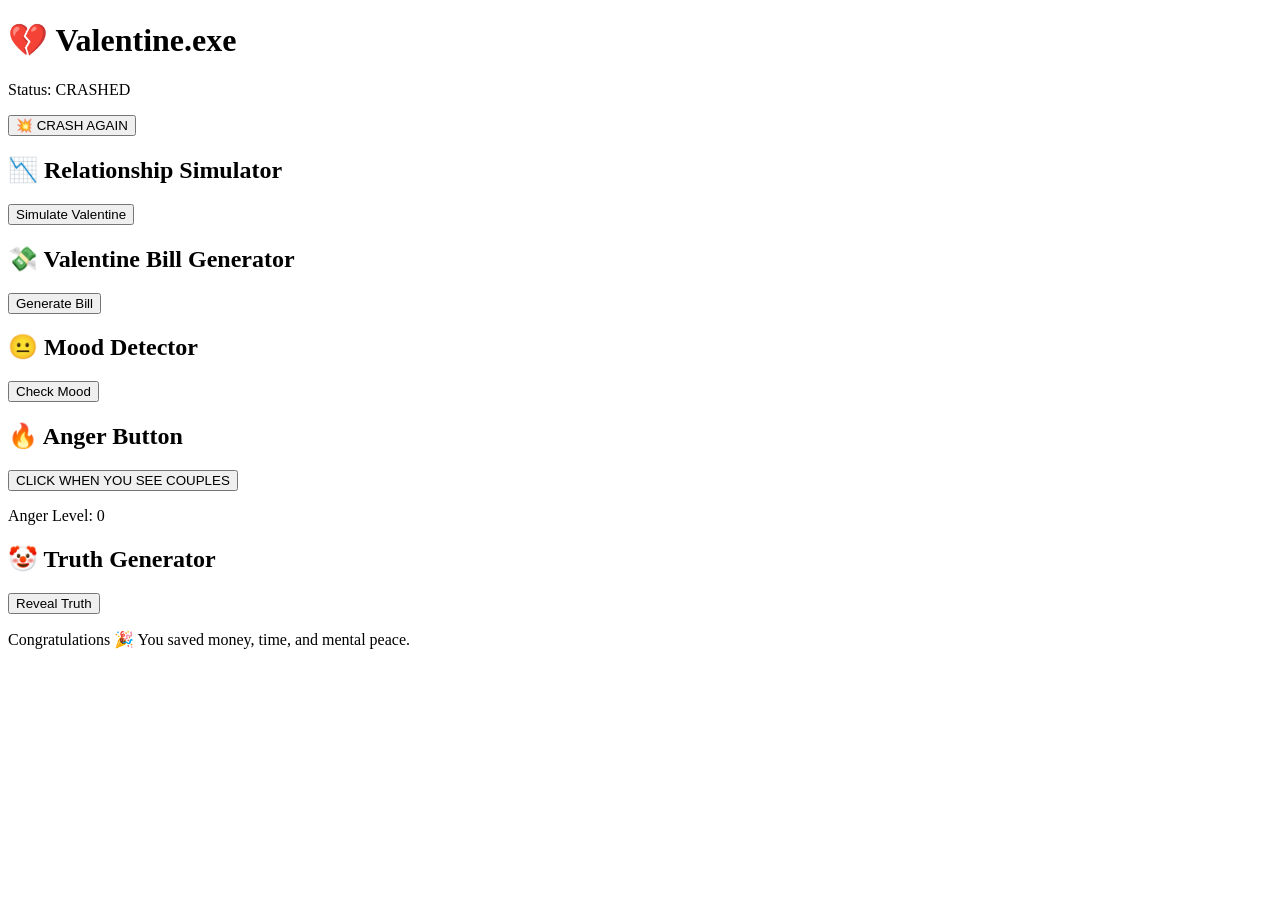
==== index.html @ 74b082a1 "Create index.html" ====
<!DOCTYPE html>
<html lang="en">
<head>
  <meta charset="UTF-8">
  <title>Valentine.exe has stopped working</title>
  <meta name="viewport" content="width=device-width, initial-scale=1.0">
  <link rel="stylesheet" href="style.css">
</head>
<body>

<header>
  <h1>💔 Valentine.exe</h1>
  <p>Status: <span id="status">CRASHED</span></p>
  <button onclick="crash()">💥 CRASH AGAIN</button>
</header>

<section class="card">
  <h2>📉 Relationship Simulator</h2>
  <button onclick="simulate()">Simulate Valentine</button>
  <p id="simResult"></p>
</section>

<section class="card red">
  <h2>💸 Valentine Bill Generator</h2>
  <button onclick="bill()">Generate Bill</button>
  <p id="billResult"></p>
</section>

<section class="card">
  <h2>😐 Mood Detector</h2>
  <button onclick="mood()">Check Mood</button>
  <p id="moodResult"></p>
</section>

<section class="card red">
  <h2>🔥 Anger Button</h2>
  <button class="rage" onclick="rage()">CLICK WHEN YOU SEE COUPLES</button>
  <p>Anger Level: <span id="rageCount">0</span></p>
</section>

<section class="card">
  <h2>🤡 Truth Generator</h2>
  <button onclick="truth()">Reveal Truth</button>
  <p id="truthResult"></p>
</section>

<footer>
  <p>Congratulations 🎉 You saved money, time, and mental peace.</p>
</footer>

<script src="script.js"></script>
</body>
</html>
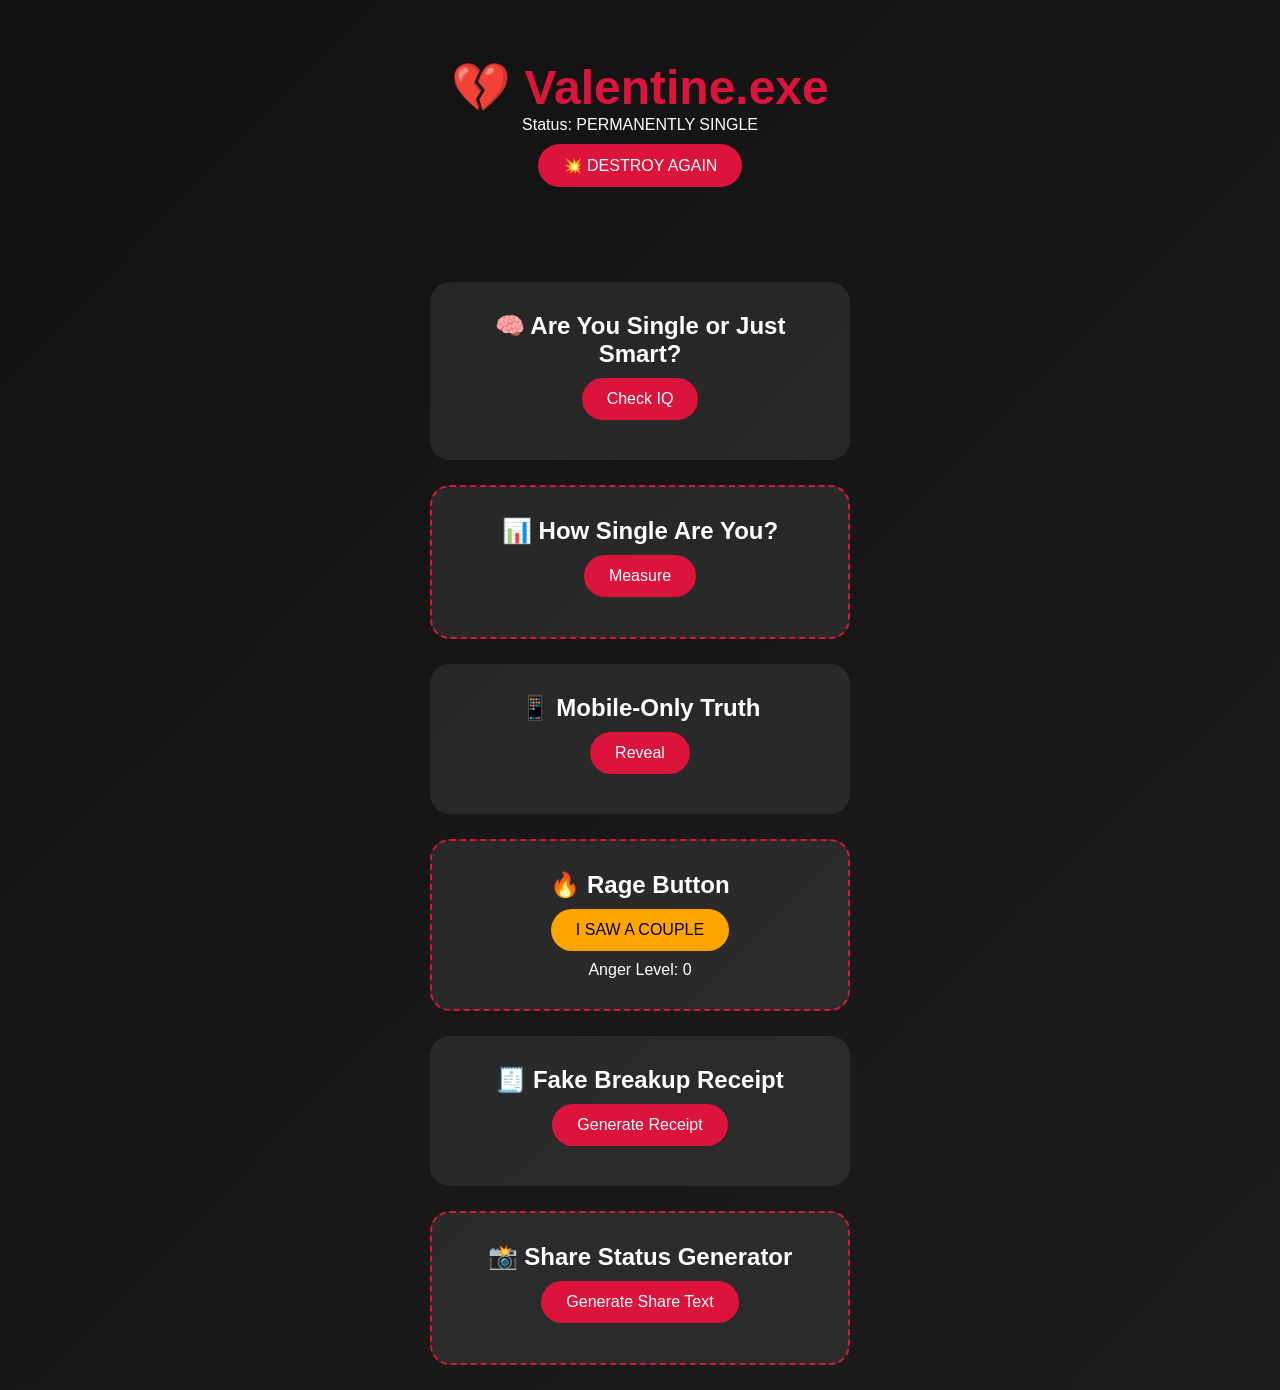
==== commit 465e664c: "Update index.html" ====
--- a/index.html
+++ b/index.html
@@ -2,52 +2,55 @@
 <html lang="en">
 <head>
   <meta charset="UTF-8">
-  <title>Valentine.exe has stopped working</title>
+  <title>Valentine.exe Destroyed</title>
   <meta name="viewport" content="width=device-width, initial-scale=1.0">
   <link rel="stylesheet" href="style.css">
 </head>
 <body>
 
+<div id="confetti"></div>
+
 <header>
   <h1>💔 Valentine.exe</h1>
-  <p>Status: <span id="status">CRASHED</span></p>
-  <button onclick="crash()">💥 CRASH AGAIN</button>
+  <p>Status: <span class="crash">PERMANENTLY SINGLE</span></p>
+  <button onclick="crash()">💥 DESTROY AGAIN</button>
 </header>
 
 <section class="card">
-  <h2>📉 Relationship Simulator</h2>
-  <button onclick="simulate()">Simulate Valentine</button>
-  <p id="simResult"></p>
+  <h2>🧠 Are You Single or Just Smart?</h2>
+  <button onclick="quiz()">Check IQ</button>
+  <p id="quizResult"></p>
 </section>
 
 <section class="card red">
-  <h2>💸 Valentine Bill Generator</h2>
-  <button onclick="bill()">Generate Bill</button>
-  <p id="billResult"></p>
+  <h2>📊 How Single Are You?</h2>
+  <button onclick="singleMeter()">Measure</button>
+  <p id="singleResult"></p>
 </section>
 
 <section class="card">
-  <h2>😐 Mood Detector</h2>
-  <button onclick="mood()">Check Mood</button>
-  <p id="moodResult"></p>
+  <h2>📱 Mobile-Only Truth</h2>
+  <button onclick="mobileJoke()">Reveal</button>
+  <p id="mobileResult"></p>
 </section>
 
 <section class="card red">
-  <h2>🔥 Anger Button</h2>
-  <button class="rage" onclick="rage()">CLICK WHEN YOU SEE COUPLES</button>
+  <h2>🔥 Rage Button</h2>
+  <button class="rage" onclick="rage()">I SAW A COUPLE</button>
   <p>Anger Level: <span id="rageCount">0</span></p>
 </section>
 
 <section class="card">
-  <h2>🤡 Truth Generator</h2>
-  <button onclick="truth()">Reveal Truth</button>
-  <p id="truthResult"></p>
+  <h2>🧾 Fake Breakup Receipt</h2>
+  <button onclick="receipt()">Generate Receipt</button>
+  <pre id="receiptBox"></pre>
 </section>
 
-<footer>
-  <p>Congratulations 🎉 You saved money, time, and mental peace.</p>
-</footer>
+<section class="card red">
+  <h2>📸 Share Status Generator</h2>
+  <button onclick="share()">Generate Share Text</button>
+  <p id="shareText"></p>
+</section>
 
-<script src="script.js"></script>
-</body>
-</html>
+<fo
+
--- a/style.css
+++ b/style.css
@@ -0,0 +1,64 @@
+* {
+  margin: 0;
+  padding: 0;
+  box-sizing: border-box;
+  font-family: 'Segoe UI', sans-serif;
+}
+
+body {
+  background: linear-gradient(135deg, #111, #1c1c1c);
+  color: white;
+  text-align: center;
+}
+
+header {
+  padding: 60px 20px;
+}
+
+h1 {
+  font-size: 3rem;
+  color: crimson;
+}
+
+#status {
+  color: lime;
+  font-weight: bold;
+}
+
+button {
+  padding: 12px 25px;
+  border: none;
+  border-radius: 25px;
+  margin: 10px;
+  font-size: 1rem;
+  cursor: pointer;
+  background: crimson;
+  color: white;
+  transition: 0.2s;
+}
+
+button:hover {
+  transform: scale(1.1);
+}
+
+.card {
+  background: rgba(255,255,255,0.08);
+  margin: 25px auto;
+  padding: 30px;
+  border-radius: 20px;
+  width: min(90%, 420px);
+}
+
+.card.red {
+  border: 2px dashed crimson;
+}
+
+.rage {
+  background: orange;
+  color: black;
+}
+
+footer {
+  padding: 30px;
+  opacity: 0.7;
+}
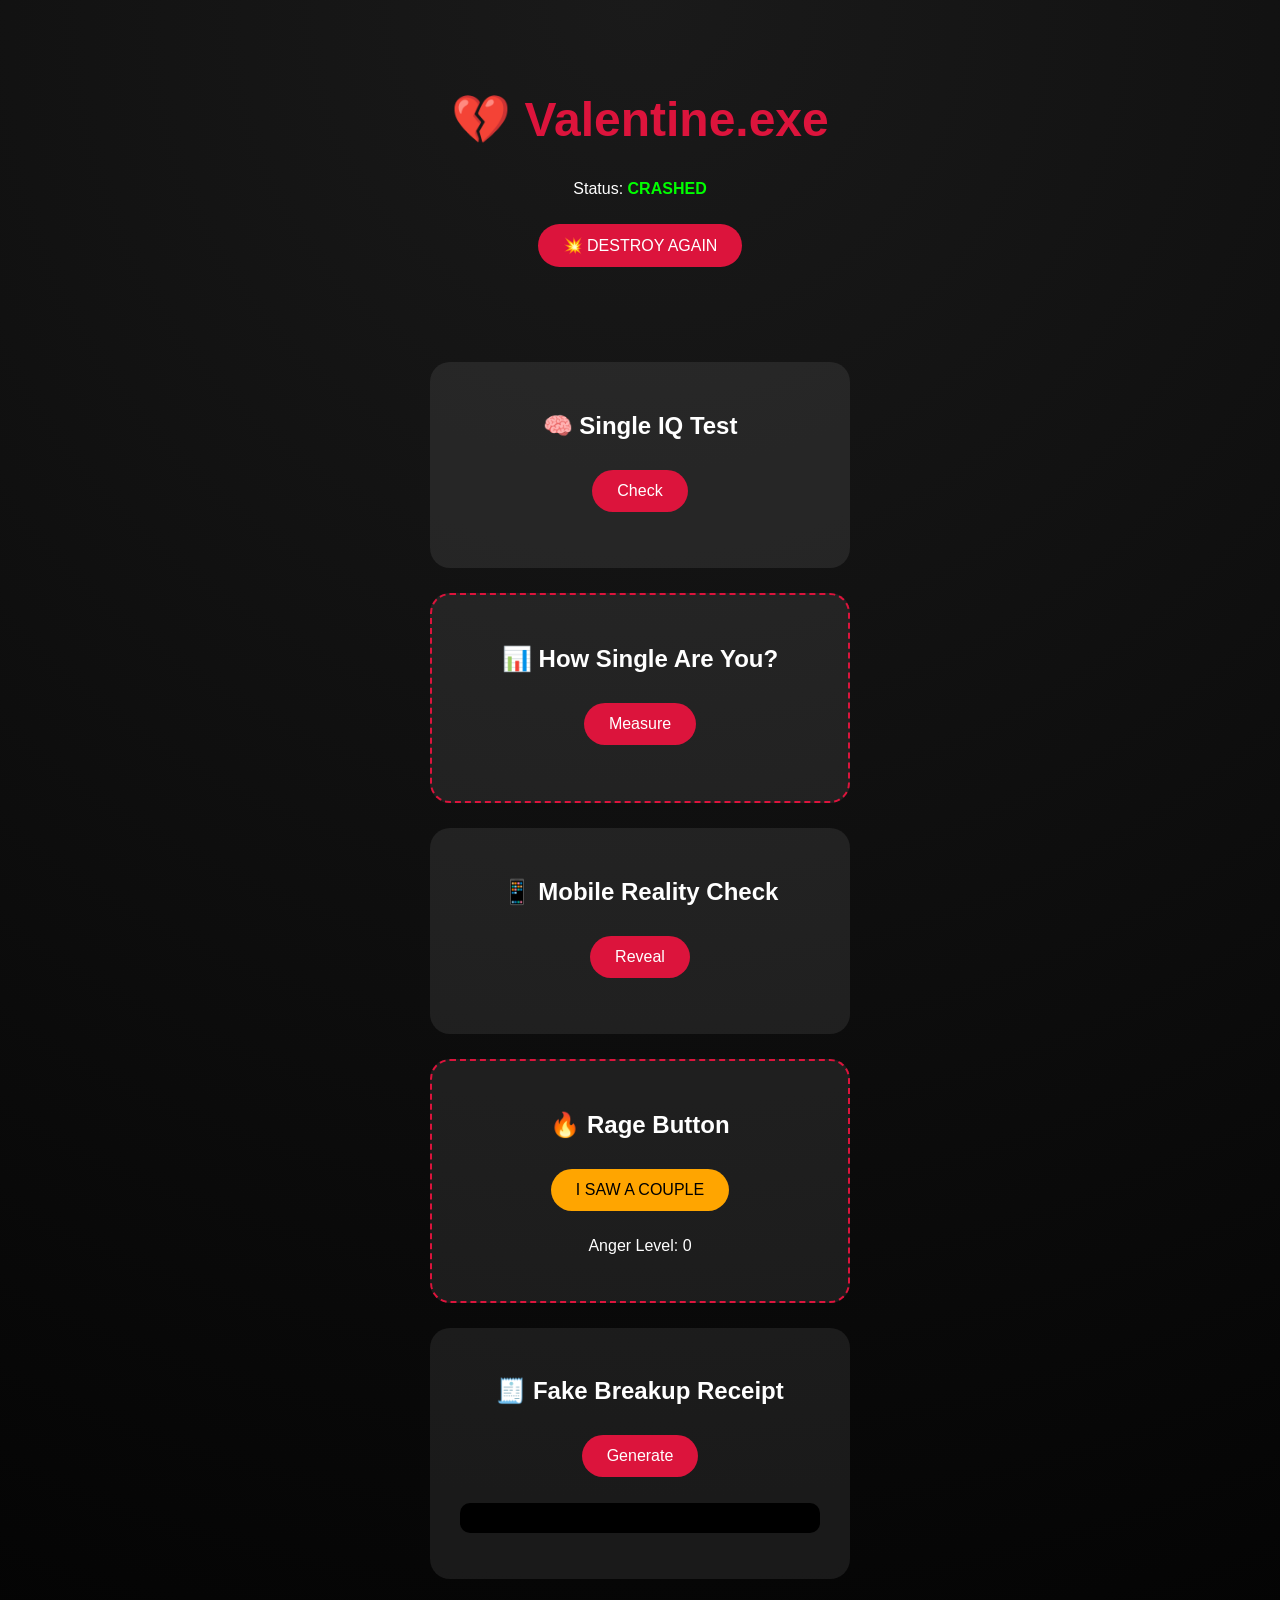
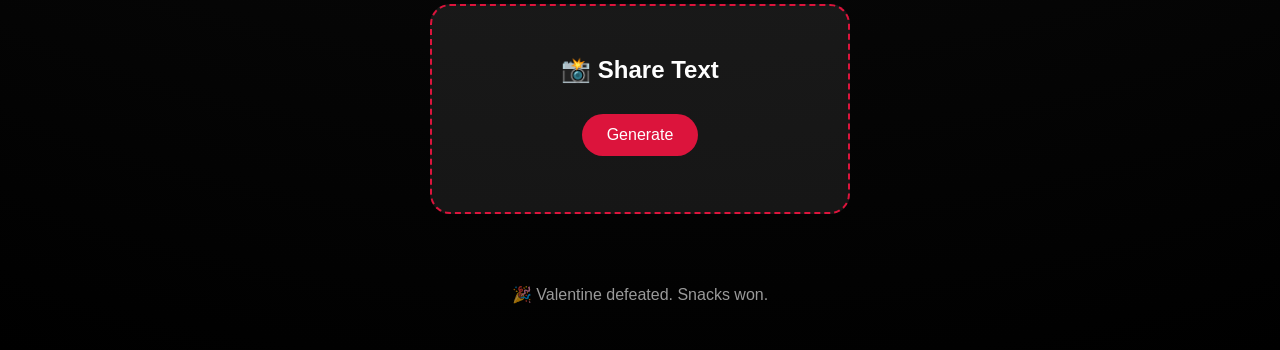
==== commit 34b98160: "Update index.html" ====
--- a/index.html
+++ b/index.html
@@ -12,45 +12,52 @@
 
 <header>
   <h1>💔 Valentine.exe</h1>
-  <p>Status: <span class="crash">PERMANENTLY SINGLE</span></p>
+  <p>Status: <span class="crash">CRASHED</span></p>
   <button onclick="crash()">💥 DESTROY AGAIN</button>
 </header>
 
-<section class="card">
-  <h2>🧠 Are You Single or Just Smart?</h2>
-  <button onclick="quiz()">Check IQ</button>
+<div class="card">
+  <h2>🧠 Single IQ Test</h2>
+  <button onclick="quiz()">Check</button>
   <p id="quizResult"></p>
-</section>
+</div>
 
-<section class="card red">
+<div class="card red">
   <h2>📊 How Single Are You?</h2>
   <button onclick="singleMeter()">Measure</button>
   <p id="singleResult"></p>
-</section>
+</div>
 
-<section class="card">
-  <h2>📱 Mobile-Only Truth</h2>
+<div class="card">
+  <h2>📱 Mobile Reality Check</h2>
   <button onclick="mobileJoke()">Reveal</button>
   <p id="mobileResult"></p>
-</section>
+</div>
 
-<section class="card red">
+<div class="card red">
   <h2>🔥 Rage Button</h2>
   <button class="rage" onclick="rage()">I SAW A COUPLE</button>
   <p>Anger Level: <span id="rageCount">0</span></p>
-</section>
+</div>
 
-<section class="card">
+<div class="card">
   <h2>🧾 Fake Breakup Receipt</h2>
-  <button onclick="receipt()">Generate Receipt</button>
+  <button onclick="receipt()">Generate</button>
   <pre id="receiptBox"></pre>
-</section>
+</div>
 
-<section class="card red">
-  <h2>📸 Share Status Generator</h2>
-  <button onclick="share()">Generate Share Text</button>
+<div class="card red">
+  <h2>📸 Share Text</h2>
+  <button onclick="share()">Generate</button>
   <p id="shareText"></p>
-</section>
+</div>
 
-<fo
+<footer>
+  <p>🎉 Valentine defeated. Snacks won.</p>
+</footer>
 
+<script src="script.js"></script>
+</body>
+</html>
+
+
--- a/style.css
+++ b/style.css
@@ -1,12 +1,11 @@
 * {
-  margin: 0;
-  padding: 0;
   box-sizing: border-box;
   font-family: 'Segoe UI', sans-serif;
 }
 
 body {
-  background: linear-gradient(135deg, #111, #1c1c1c);
+  margin: 0;
+  background: radial-gradient(circle at top, #1a1a1a, #000);
   color: white;
   text-align: center;
 }
@@ -20,16 +19,16 @@
   color: crimson;
 }
 
-#status {
+.crash {
   color: lime;
   font-weight: bold;
 }
 
 button {
   padding: 12px 25px;
+  margin: 10px;
+  border-radius: 30px;
   border: none;
-  border-radius: 25px;
-  margin: 10px;
   font-size: 1rem;
   cursor: pointer;
   background: crimson;
@@ -58,7 +57,30 @@
   color: black;
 }
 
+pre {
+  background: black;
+  padding: 15px;
+  border-radius: 10px;
+  text-align: left;
+  overflow-x: auto;
+}
+
+#confetti span {
+  position: fixed;
+  width: 10px;
+  height: 10px;
+  background: crimson;
+  animation: fall 2s linear forwards;
+}
+
+@keyframes fall {
+  to {
+    transform: translateY(100vh) rotate(360deg);
+    opacity: 0;
+  }
+}
+
 footer {
   padding: 30px;
-  opacity: 0.7;
+  opacity: 0.6;
 }
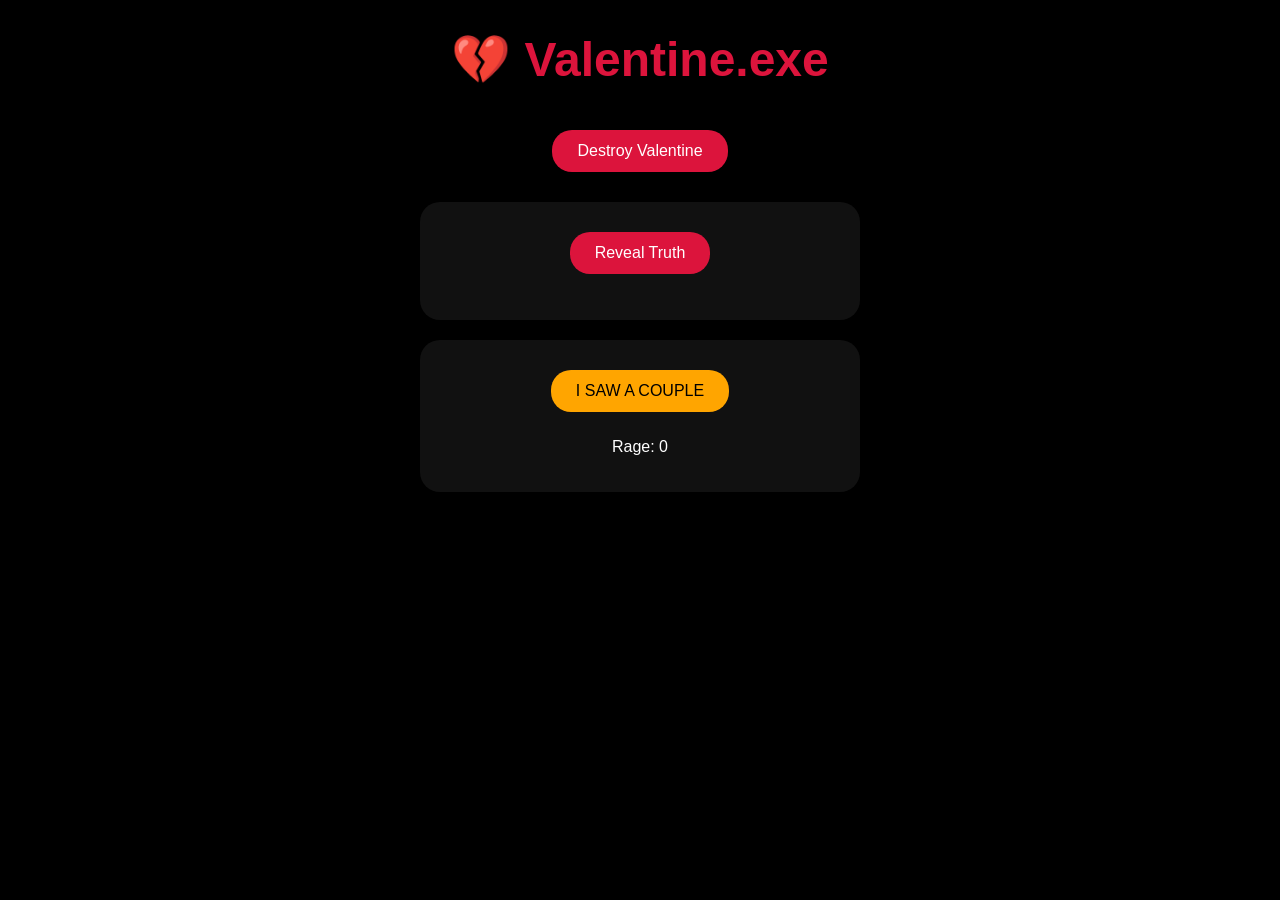
==== commit 3e5cbab8: "Update index.html" ====
--- a/index.html
+++ b/index.html
@@ -1,63 +1,43 @@
 <!DOCTYPE html>
-<html lang="en">
+<html>
 <head>
-  <meta charset="UTF-8">
-  <title>Valentine.exe Destroyed</title>
-  <meta name="viewport" content="width=device-width, initial-scale=1.0">
-  <link rel="stylesheet" href="style.css">
+<meta charset="UTF-8">
+<title>Valentine Destroyed</title>
+<meta name="viewport" content="width=device-width, initial-scale=1">
+<style>
+body{margin:0;background:#000;color:#fff;text-align:center;font-family:Arial}
+h1{color:crimson;font-size:3rem}
+button{padding:12px 25px;border:none;border-radius:20px;background:crimson;color:white;font-size:1rem;margin:10px}
+.card{background:#111;padding:20px;margin:20px auto;border-radius:20px;width:90%;max-width:400px}
+.rage{background:orange;color:black}
+</style>
 </head>
 <body>
 
-<div id="confetti"></div>
-
-<header>
-  <h1>💔 Valentine.exe</h1>
-  <p>Status: <span class="crash">CRASHED</span></p>
-  <button onclick="crash()">💥 DESTROY AGAIN</button>
-</header>
+<h1>💔 Valentine.exe</h1>
+<button onclick="alert('💥 DESTROYED')">Destroy Valentine</button>
 
 <div class="card">
-  <h2>🧠 Single IQ Test</h2>
-  <button onclick="quiz()">Check</button>
-  <p id="quizResult"></p>
-</div>
-
-<div class="card red">
-  <h2>📊 How Single Are You?</h2>
-  <button onclick="singleMeter()">Measure</button>
-  <p id="singleResult"></p>
+  <button onclick="document.getElementById('t').innerText='Still single. Still winning 😎'">
+    Reveal Truth
+  </button>
+  <p id="t"></p>
 </div>
 
 <div class="card">
-  <h2>📱 Mobile Reality Check</h2>
-  <button onclick="mobileJoke()">Reveal</button>
-  <p id="mobileResult"></p>
+  <button class="rage" onclick="r()">I SAW A COUPLE</button>
+  <p>Rage: <span id="r">0</span></p>
 </div>
 
-<div class="card red">
-  <h2>🔥 Rage Button</h2>
-  <button class="rage" onclick="rage()">I SAW A COUPLE</button>
-  <p>Anger Level: <span id="rageCount">0</span></p>
-</div>
+<script>
+let x=0;
+function r(){
+  x++;
+  document.getElementById('r').innerText=x;
+  if(x===5) alert('🔥 Calm down. Eat snacks.');
+}
+</script>
 
-<div class="card">
-  <h2>🧾 Fake Breakup Receipt</h2>
-  <button onclick="receipt()">Generate</button>
-  <pre id="receiptBox"></pre>
-</div>
-
-<div class="card red">
-  <h2>📸 Share Text</h2>
-  <button onclick="share()">Generate</button>
-  <p id="shareText"></p>
-</div>
-
-<footer>
-  <p>🎉 Valentine defeated. Snacks won.</p>
-</footer>
-
-<script src="script.js"></script>
 </body>
 </html>
 
-
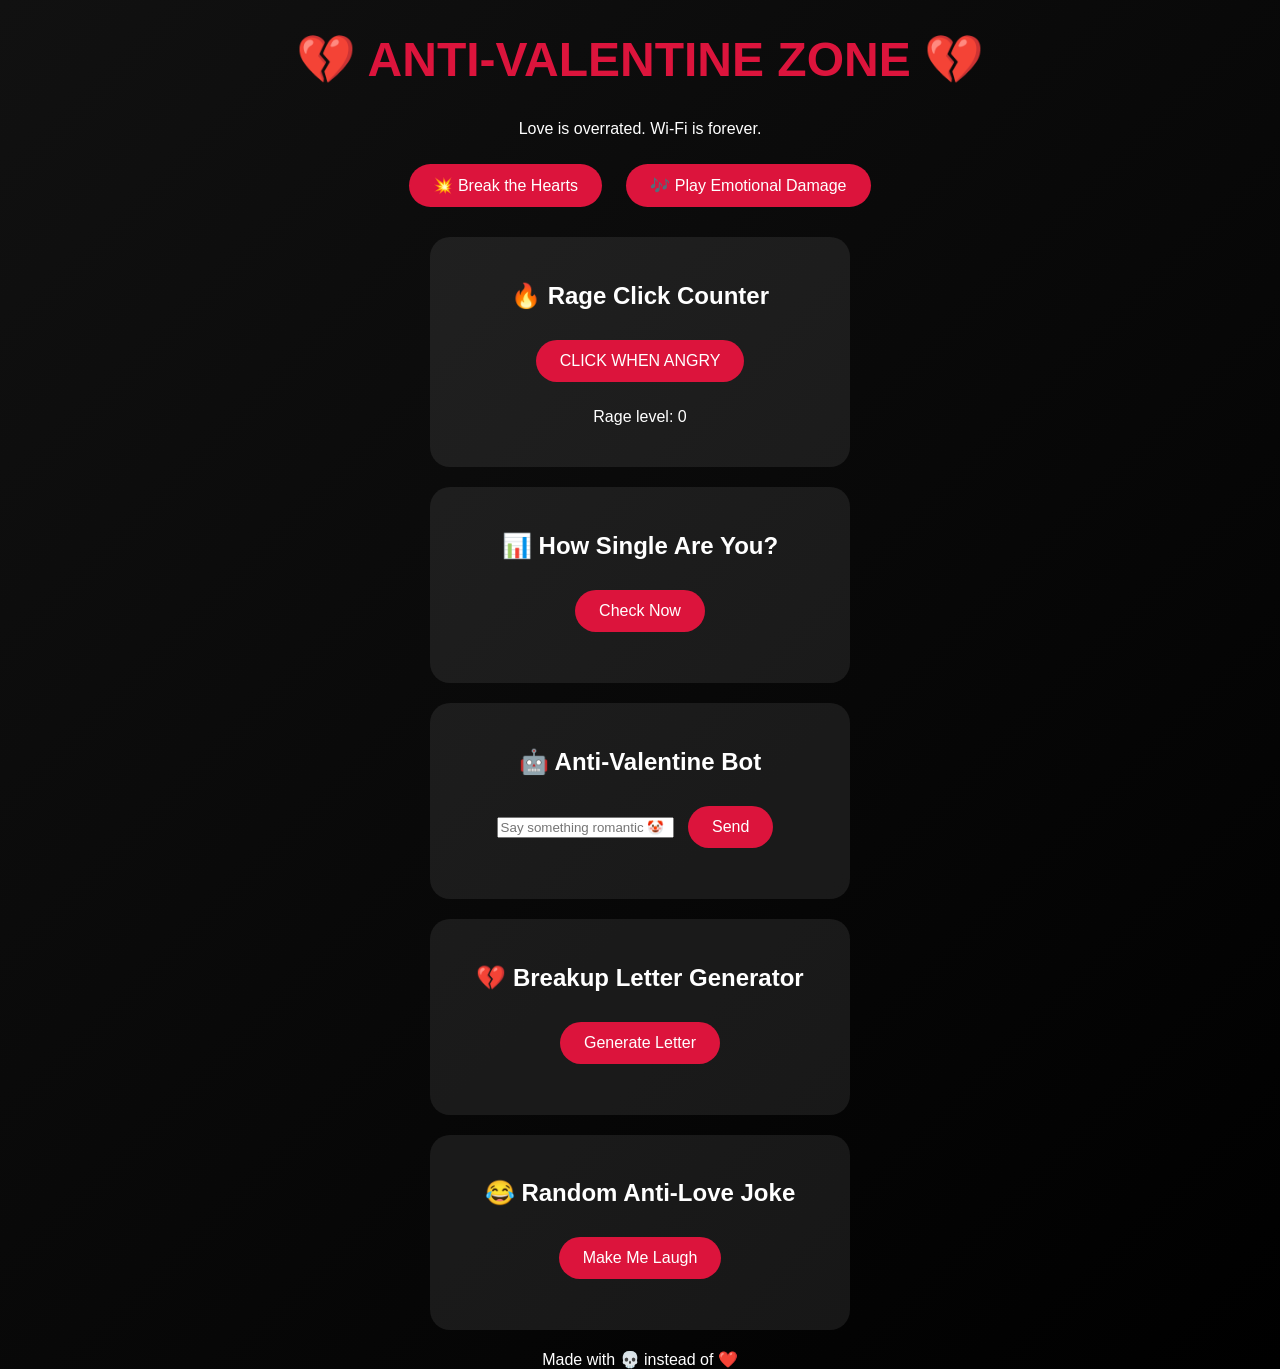
==== commit ca2e1398: "Update index.html" ====
--- a/index.html
+++ b/index.html
@@ -1,43 +1,53 @@
 <!DOCTYPE html>
-<html>
+<html lang="en">
 <head>
-<meta charset="UTF-8">
-<title>Valentine Destroyed</title>
-<meta name="viewport" content="width=device-width, initial-scale=1">
-<style>
-body{margin:0;background:#000;color:#fff;text-align:center;font-family:Arial}
-h1{color:crimson;font-size:3rem}
-button{padding:12px 25px;border:none;border-radius:20px;background:crimson;color:white;font-size:1rem;margin:10px}
-.card{background:#111;padding:20px;margin:20px auto;border-radius:20px;width:90%;max-width:400px}
-.rage{background:orange;color:black}
-</style>
+  <meta charset="UTF-8">
+  <title>Anti-Valentine 💔</title>
+  <link rel="stylesheet" href="style.css">
 </head>
 <body>
 
-<h1>💔 Valentine.exe</h1>
-<button onclick="alert('💥 DESTROYED')">Destroy Valentine</button>
+<h1>💔 ANTI-VALENTINE ZONE 💔</h1>
+<p class="subtitle">Love is overrated. Wi-Fi is forever.</p>
 
-<div class="card">
-  <button onclick="document.getElementById('t').innerText='Still single. Still winning 😎'">
-    Reveal Truth
-  </button>
-  <p id="t"></p>
-</div>
+<button onclick="toggleHearts()">💥 Break the Hearts</button>
+<button onclick="playMusic()">🎶 Play Emotional Damage</button>
 
-<div class="card">
-  <button class="rage" onclick="r()">I SAW A COUPLE</button>
-  <p>Rage: <span id="r">0</span></p>
-</div>
+<section class="card">
+  <h2>🔥 Rage Click Counter</h2>
+  <button onclick="rage()">CLICK WHEN ANGRY</button>
+  <p>Rage level: <span id="rageCount">0</span></p>
+</section>
 
-<script>
-let x=0;
-function r(){
-  x++;
-  document.getElementById('r').innerText=x;
-  if(x===5) alert('🔥 Calm down. Eat snacks.');
-}
-</script>
+<section class="card">
+  <h2>📊 How Single Are You?</h2>
+  <button onclick="singleTest()">Check Now</button>
+  <p id="singleResult"></p>
+</section>
 
+<section class="card">
+  <h2>🤖 Anti-Valentine Bot</h2>
+  <input id="userInput" placeholder="Say something romantic 🤡">
+  <button onclick="chat()">Send</button>
+  <p id="botReply"></p>
+</section>
+
+<section class="card">
+  <h2>💔 Breakup Letter Generator</h2>
+  <button onclick="breakup()">Generate Letter</button>
+  <p id="letter"></p>
+</section>
+
+<section class="card">
+  <h2>😂 Random Anti-Love Joke</h2>
+  <button onclick="joke()">Make Me Laugh</button>
+  <p id="jokeText"></p>
+</section>
+
+<footer>
+  Made with 💀 instead of ❤️
+</footer>
+
+<script src="script.js"></script>
 </body>
 </html>
-
--- a/style.css
+++ b/style.css
@@ -0,0 +1,81 @@
+* {
+  box-sizing: border-box;
+  font-family: Arial, sans-serif;
+}
+
+body {
+  margin: 0;
+  background: linear-gradient(135deg, #111, #000);
+  color: white;
+  text-align: center;
+}
+
+header {
+  padding: 50px 20px;
+}
+
+h1 {
+  font-size: 3rem;
+  color: crimson;
+}
+
+.crash {
+  color: lime;
+  font-weight: bold;
+}
+
+button {
+  padding: 12px 24px;
+  margin: 10px;
+  border-radius: 25px;
+  border: none;
+  font-size: 1rem;
+  cursor: pointer;
+  background: crimson;
+  color: white;
+}
+
+button:hover {
+  transform: scale(1.08);
+}
+
+.card {
+  background: rgba(255,255,255,0.08);
+  margin: 20px auto;
+  padding: 25px;
+  border-radius: 20px;
+  width: min(90%, 420px);
+}
+
+.card.red {
+  border: 2px dashed crimson;
+}
+
+.rage {
+  background: orange;
+  color: black;
+}
+
+pre {
+  background: black;
+  padding: 15px;
+  border-radius: 10px;
+  text-align: left;
+}
+
+#confetti span {
+  position: fixed;
+  width: 10px;
+  height: 10px;
+  background: crimson;
+  top: -10px;
+  animation: fall 2s linear forwards;
+}
+
+@keyframes fall {
+  to {
+    transform: translateY(100vh) rotate(360deg);
+    opacity: 0;
+  }
+}
+
